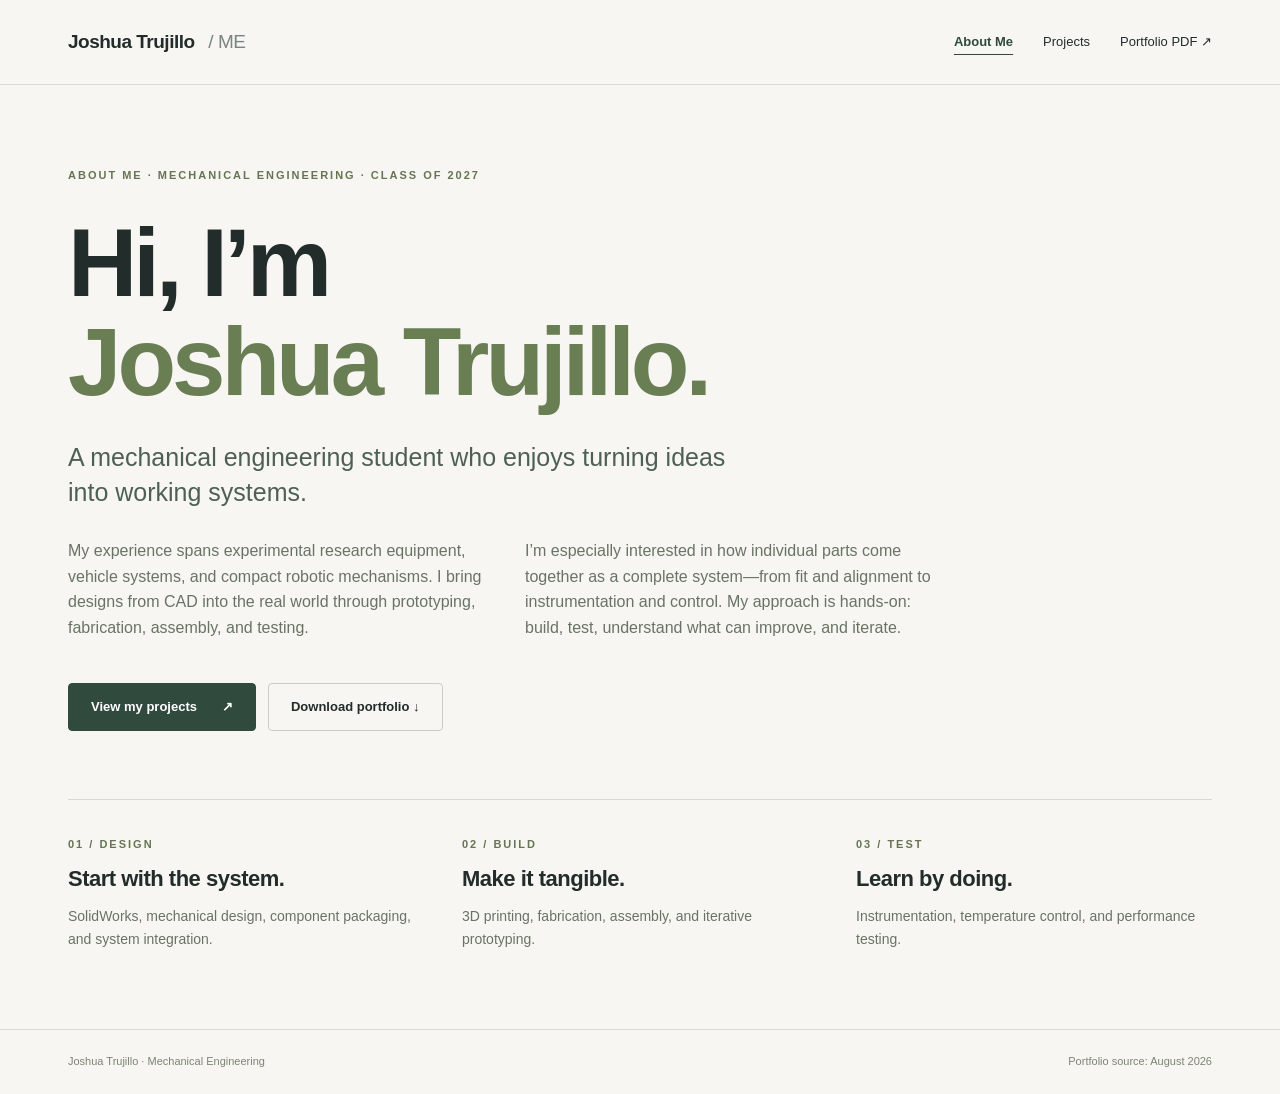
==== index.html @ b4437c77 "Add files via upload" ====
<!doctype html><html lang="en"><head><meta charset="utf-8"><meta name="viewport" content="width=device-width, initial-scale=1"><title>Joshua Trujillo | Mechanical Engineering Portfolio</title><meta name="description" content="Joshua Trujillo’s mechanical engineering portfolio: wind tunnel development, flammability test apparatus, RC vehicle optimization, and battle bot design."><meta name="theme-color" content="#304b3d"><link rel="icon" href="favicon.svg" type="image/svg+xml"><link rel="stylesheet" href="style.css"></head><body><a class="skip" href="#main">Skip to content</a><header><nav class="wrap nav" aria-label="Main navigation"><a class="brand" href="index.html">Joshua Trujillo<span> / ME</span></a><div class="navlinks"><a href="index.html" aria-current="page">About Me</a><a href="projects.html">Projects</a><a href="Joshua-Trujillo-Engineering-Portfolio.pdf" target="_blank" rel="noopener">Portfolio PDF ↗</a></div></nav></header><main id="main" class="wrap"><section class="home-intro"><div class="eyebrow">About me · Mechanical engineering · Class of 2027</div><h1>Hi, I’m<br><em>Joshua Trujillo.</em></h1><p class="home-lead">A mechanical engineering student who enjoys turning ideas into working systems.</p><div class="home-bio"><p>My experience spans experimental research equipment, vehicle systems, and compact robotic mechanisms. I bring designs from CAD into the real world through prototyping, fabrication, assembly, and testing.</p><p>I’m especially interested in how individual parts come together as a complete system—from fit and alignment to instrumentation and control. My approach is hands-on: build, test, understand what can improve, and iterate.</p></div><div class="buttons"><a class="btn primary" href="projects.html">View my projects <span>↗</span></a><a class="btn" href="Joshua-Trujillo-Engineering-Portfolio.pdf" download>Download portfolio ↓</a></div></section><section class="home-skills" aria-label="Skills and approach"><div><div class="eyebrow">01 / Design</div><h2>Start with the system.</h2><p>SolidWorks, mechanical design, component packaging, and system integration.</p></div><div><div class="eyebrow">02 / Build</div><h2>Make it tangible.</h2><p>3D printing, fabrication, assembly, and iterative prototyping.</p></div><div><div class="eyebrow">03 / Test</div><h2>Learn by doing.</h2><p>Instrumentation, temperature control, and performance testing.</p></div></section></main><footer><div class="wrap"><span>Joshua Trujillo · Mechanical Engineering</span><span>Portfolio source: August 2026</span></div></footer></body></html>
---- style.css ----
*{box-sizing:border-box}html{scroll-behavior:smooth;scroll-padding-top:90px}body{margin:0;background:#f7f6f2;color:#222c2b;font-family:Arial,Helvetica,sans-serif;line-height:1.6}a{color:inherit;text-decoration:none}button{font:inherit}img{display:block;max-width:100%}.wrap{max-width:1240px;margin:auto;padding:0 48px}header{position:sticky;top:0;background:#f7f6f2f2;backdrop-filter:blur(12px);z-index:10;border-bottom:1px solid #d9ddd6}.nav{display:flex;justify-content:space-between;align-items:center;min-height:84px;gap:24px}.brand{font-weight:700;letter-spacing:-.5px;font-size:19px}.brand span{color:#7b8580;margin-left:9px;font-weight:400}.navlinks{display:flex;gap:30px;font-size:13px}.navlinks a:hover{color:#6a8049}.eyebrow{text-transform:uppercase;font-size:11px;letter-spacing:2px;font-weight:700;color:#657553}.hero{display:grid;grid-template-columns:1.04fr 1fr;gap:40px;align-items:center;padding:80px 0 65px}h1{font-size:clamp(44px,5.6vw,76px);line-height:1.04;letter-spacing:-4px;margin:25px 0}h1 em{font-style:normal;color:#6a7e54}.intro{max-width:480px;color:#616a65;font-size:17px}.buttons{display:flex;gap:12px;flex-wrap:wrap;margin-top:30px}.btn{display:inline-flex;align-items:center;justify-content:center;gap:25px;padding:13px 22px;border:1px solid #c7cec2;border-radius:4px;font-size:13px;font-weight:600}.btn.primary{background:#304b3d;color:white;border-color:#304b3d}.btn:hover{background:#e7ebdf}.btn.primary:hover{background:#42644f}.hero-art{background:#e9ece5;border:1px solid #d4dbce;border-radius:8px;padding:28px 20px 20px;position:relative}.art-label{font:10px monospace;letter-spacing:1.5px;color:#667260;display:flex;justify-content:space-between}.hero-art img{width:100%;height:320px;object-fit:contain;mix-blend-mode:multiply;margin:18px 0}.caption{display:flex;justify-content:space-between;border-top:1px solid #c8d1c0;padding-top:16px;font-size:11px;color:#65705f}.strip{display:grid;grid-template-columns:repeat(3,1fr);border-top:1px solid #d5dbd0;border-bottom:1px solid #d5dbd0;padding:23px 0;margin-bottom:88px;gap:25px}.strip div{font-size:13px}.strip span{display:block;color:#7c867d;font-size:10px;text-transform:uppercase;letter-spacing:1.5px;margin-bottom:4px}.section-heading{display:flex;justify-content:space-between;align-items:end;gap:24px;margin-bottom:35px}h2{font-size:38px;letter-spacing:-1.5px;line-height:1.15;margin:12px 0}.section-heading p{color:#798277;font-size:13px}.project-grid{display:grid;grid-template-columns:1fr 1fr;gap:42px 28px}.project-card .picture{overflow:hidden;height:320px;background:#e9eae6;border:1px solid #e0e3da;border-radius:6px;position:relative}.picture img{width:100%;height:100%;object-fit:contain;mix-blend-mode:multiply;transition:transform .4s;padding:22px}.project-card:hover img{transform:scale(1.035)}.project-card .index{position:absolute;left:17px;top:14px;font:11px monospace;z-index:1;color:#586350}.card-meta{display:flex;justify-content:space-between;color:#73806b;font-size:10px;text-transform:uppercase;letter-spacing:1px;margin:19px 0 7px}.project-card h3{font-size:23px;letter-spacing:-.6px;margin:0 0 8px;display:flex;justify-content:space-between}.project-card p{font-size:14px;color:#6e766e;margin:0;max-width:510px}.tags{display:flex;gap:7px;flex-wrap:wrap;margin-top:17px}.tags span{font-size:10px;border:1px solid #d9ded2;border-radius:3px;padding:4px 9px;color:#667260}.case{padding-top:80px;margin-top:55px;border-top:1px solid #d5dbd0}.case-top{display:grid;grid-template-columns:1fr 1fr;gap:55px}.case h2{font-size:34px}.case-intro{color:#687366;font-size:16px}.facts{display:flex;gap:35px;margin:24px 0}.fact small{display:block;color:#7c8677;font-size:10px;letter-spacing:1px;text-transform:uppercase}.fact strong{font-size:15px}.contributions{border-left:1px solid #d1d8c9;padding-left:30px}.contributions h3{font-size:14px;margin:0 0 7px}.contributions p{font-size:14px;color:#6b7468;margin:0 0 22px}.gallery{display:grid;grid-template-columns:repeat(3,1fr);gap:20px;margin-top:32px}figure{margin:0}figure button{width:100%;padding:0;border:1px solid #d8ded1;background:#e9eae6;cursor:zoom-in;border-radius:5px;overflow:hidden}figure img{width:100%;height:230px;object-fit:contain;padding:14px;mix-blend-mode:multiply}figcaption{font-size:11px;color:#7a8473;margin-top:8px}.about{display:grid;grid-template-columns:.7fr 1fr;gap:80px;margin-top:90px;background:#e9ede2;padding:48px;border-radius:6px}.about p{color:#63705d;font-size:15px}.about h3{font-size:13px}.end{display:flex;justify-content:space-between;align-items:center;gap:30px;padding:65px 0}footer{border-top:1px solid #d6ddce;padding:23px 0;color:#7b8573;font-size:11px}footer .wrap{display:flex;justify-content:space-between}dialog{border:0;border-radius:8px;padding:50px 15px 15px;max-width:94vw;max-height:94vh;background:#f5f6f2}dialog::backdrop{background:#17251be0}dialog img{max-height:76vh;max-width:85vw;object-fit:contain}dialog button{position:absolute;top:9px;right:12px;background:none;border:0;cursor:pointer;padding:4px 12px}a:focus-visible,button:focus-visible{outline:3px solid #869d60;outline-offset:5px}.skip{position:absolute;top:-100px}.skip:focus{top:8px;left:10px;background:white;z-index:100;padding:10px}@media(max-width:800px){.wrap{padding:0 24px}.hero{grid-template-columns:1fr;padding-top:45px;gap:32px}h1{letter-spacing:-2.5px}.hero-art img{height:260px}.strip{margin-bottom:55px}.project-card .picture{height:240px}.case-top{grid-template-columns:1fr;gap:20px}.contributions{padding-left:20px}.about{grid-template-columns:1fr;gap:15px;padding:30px}.navlinks{gap:18px}.brand span{display:none}.gallery{gap:10px}figure img{height:170px}}@media(max-width:520px){.project-grid{grid-template-columns:1fr}.navlinks{font-size:11px;gap:14px}.brand{font-size:16px}.nav{min-height:70px}.strip{gap:15px}.strip div{font-size:11px}.strip span{font-size:8px}.section-heading{display:block}h2{font-size:32px}.project-card .picture{height:290px}.gallery{grid-template-columns:1fr}figure img{height:260px}.end{display:block}.end .btn{margin-top:12px}.facts{gap:20px}.card-meta{font-size:9px}footer .wrap{gap:20px}}@media(prefers-reduced-motion:reduce){html{scroll-behavior:auto}.picture img{transition:none}}
.navlinks [aria-current="page"]{color:#304b3d;font-weight:700;text-decoration:underline;text-underline-offset:8px}.home-intro{max-width:900px;padding:82px 0 68px}.home-intro h1{font-size:clamp(58px,7.5vw,100px);margin:28px 0}.home-lead{font-size:25px;line-height:1.4;max-width:690px;color:#4e6053;margin:28px 0}.home-bio{display:grid;grid-template-columns:1fr 1fr;gap:34px;max-width:880px}.home-bio p{font-size:16px;color:#697365;margin:0 0 12px}.home-skills{display:grid;grid-template-columns:repeat(3,1fr);gap:38px;border-top:1px solid #d5dbd0;padding:36px 0 65px}.home-skills h2{font-size:22px;letter-spacing:-.5px}.home-skills p{font-size:14px;color:#697365}.projects-page{padding-top:64px}@media(max-width:600px){.home-intro{padding:48px 0}.home-intro h1{font-size:58px}.home-lead{font-size:21px}.home-bio{grid-template-columns:1fr;gap:12px}.home-skills{grid-template-columns:1fr;gap:20px}.projects-page{padding-top:40px}}
.projects-page{padding-bottom:75px}.project-intro{padding-top:42px}.back-link{display:inline-block;font-size:13px;color:#657553;margin-bottom:38px}.back-link:hover{text-decoration:underline}.project-intro h1{font-size:clamp(40px,5vw,68px);max-width:850px;letter-spacing:-2px;line-height:1.08;margin:20px 0}.project-summary{max-width:750px;color:#63705d;font-size:18px}.project-main-image{margin-top:36px}.project-main-image button{background:#e9eae6}.project-main-image img{height:460px;padding:28px}.project-detail .case{margin-top:55px;padding-top:48px}.project-pagination{display:flex;justify-content:space-between;gap:20px;padding:65px 0}.project-detail .gallery img{height:290px}@media(max-width:600px){.project-main-image img{height:320px;padding:15px}.project-summary{font-size:16px}.project-pagination{flex-direction:column;align-items:flex-start}.project-detail .gallery img{height:260px}}
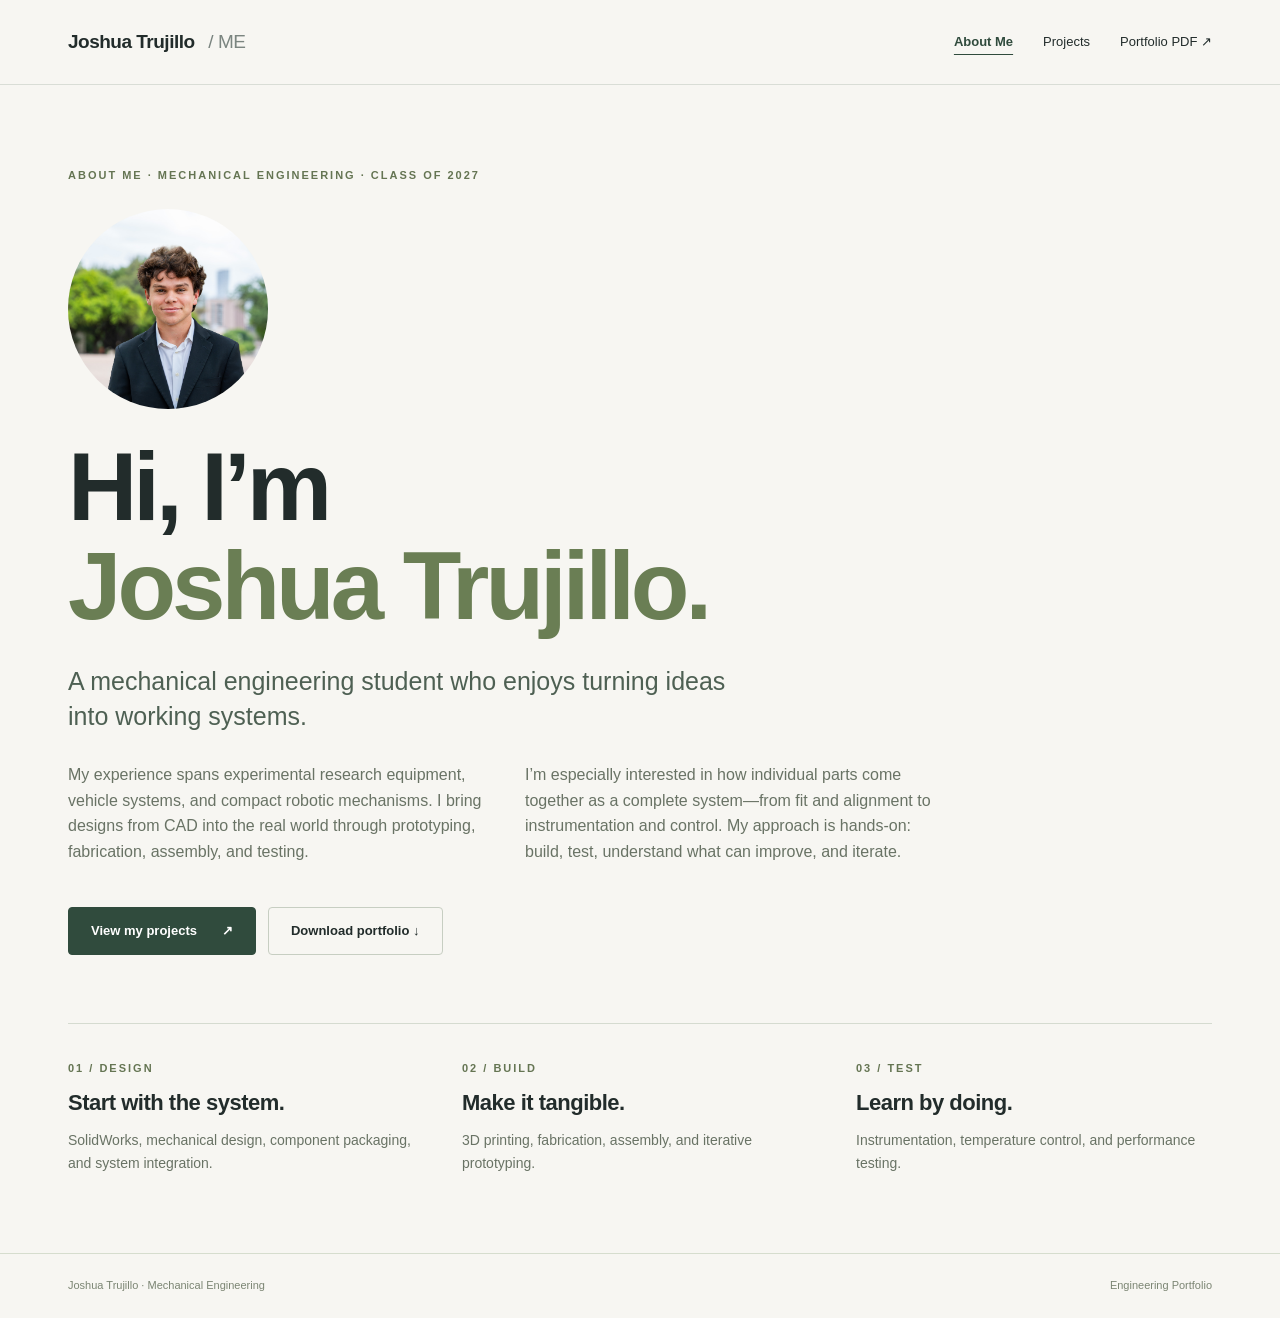
==== commit c5cef68b: "Update index.html" ====
--- a/index.html
+++ b/index.html
@@ -1 +1,122 @@
-<!doctype html><html lang="en"><head><meta charset="utf-8"><meta name="viewport" content="width=device-width, initial-scale=1"><title>Joshua Trujillo | Mechanical Engineering Portfolio</title><meta name="description" content="Joshua Trujillo’s mechanical engineering portfolio: wind tunnel development, flammability test apparatus, RC vehicle optimization, and battle bot design."><meta name="theme-color" content="#304b3d"><link rel="icon" href="favicon.svg" type="image/svg+xml"><link rel="stylesheet" href="style.css"></head><body><a class="skip" href="#main">Skip to content</a><header><nav class="wrap nav" aria-label="Main navigation"><a class="brand" href="index.html">Joshua Trujillo<span> / ME</span></a><div class="navlinks"><a href="index.html" aria-current="page">About Me</a><a href="projects.html">Projects</a><a href="Joshua-Trujillo-Engineering-Portfolio.pdf" target="_blank" rel="noopener">Portfolio PDF ↗</a></div></nav></header><main id="main" class="wrap"><section class="home-intro"><div class="eyebrow">About me · Mechanical engineering · Class of 2027</div><h1>Hi, I’m<br><em>Joshua Trujillo.</em></h1><p class="home-lead">A mechanical engineering student who enjoys turning ideas into working systems.</p><div class="home-bio"><p>My experience spans experimental research equipment, vehicle systems, and compact robotic mechanisms. I bring designs from CAD into the real world through prototyping, fabrication, assembly, and testing.</p><p>I’m especially interested in how individual parts come together as a complete system—from fit and alignment to instrumentation and control. My approach is hands-on: build, test, understand what can improve, and iterate.</p></div><div class="buttons"><a class="btn primary" href="projects.html">View my projects <span>↗</span></a><a class="btn" href="Joshua-Trujillo-Engineering-Portfolio.pdf" download>Download portfolio ↓</a></div></section><section class="home-skills" aria-label="Skills and approach"><div><div class="eyebrow">01 / Design</div><h2>Start with the system.</h2><p>SolidWorks, mechanical design, component packaging, and system integration.</p></div><div><div class="eyebrow">02 / Build</div><h2>Make it tangible.</h2><p>3D printing, fabrication, assembly, and iterative prototyping.</p></div><div><div class="eyebrow">03 / Test</div><h2>Learn by doing.</h2><p>Instrumentation, temperature control, and performance testing.</p></div></section></main><footer><div class="wrap"><span>Joshua Trujillo · Mechanical Engineering</span><span>Portfolio source: August 2026</span></div></footer></body></html>+<!doctype html>
+<html lang="en">
+<head>
+  <meta charset="utf-8">
+  <meta name="viewport" content="width=device-width, initial-scale=1">
+  <title>Joshua Trujillo | Mechanical Engineering Portfolio</title>
+  <meta name="description" content="Joshua Trujillo’s mechanical engineering portfolio: wind tunnel development, flammability test apparatus, RC vehicle optimization, and battle bot design.">
+  <meta name="theme-color" content="#304b3d">
+  <link rel="icon" href="favicon.svg" type="image/svg+xml">
+  <link rel="stylesheet" href="style.css">
+  <style>
+    .headshot {
+      display: block;
+      width: 200px;
+      height: 200px;
+      object-fit: cover;
+      object-position: center 25%;
+      border-radius: 50%;
+      margin: 24px 0 28px;
+    }
+    @media (max-width: 600px) {
+      .headshot {
+        width: 160px;
+        height: 160px;
+      }
+    }
+  </style>
+</head>
+<body>
+  <a class="skip" href="#main">Skip to content</a>
+
+  <header>
+    <nav class="wrap nav" aria-label="Main navigation">
+      <a class="brand" href="index.html">
+        Joshua Trujillo<span> / ME</span>
+      </a>
+      <div class="navlinks">
+        <a href="index.html" aria-current="page">About Me</a>
+        <a href="projects.html">Projects</a>
+        <a href="Joshua-Trujillo-Engineering-Portfolio.pdf"
+           target="_blank" rel="noopener">Portfolio PDF ↗</a>
+      </div>
+    </nav>
+  </header>
+
+  <main id="main" class="wrap">
+    <section class="home-intro">
+      <div class="eyebrow">
+        About me · Mechanical engineering · Class of 2027
+      </div>
+
+      <img class="headshot"
+           src="assets/Headshot_JoshuaTrujillo.jpg"
+           alt="Joshua Trujillo"
+           width="200"
+           height="200">
+
+      <h1>Hi, I’m<br><em>Joshua Trujillo.</em></h1>
+      <p class="home-lead">
+        A mechanical engineering student who enjoys turning ideas
+        into working systems.
+      </p>
+
+      <div class="home-bio">
+        <p>
+          My experience spans experimental research equipment, vehicle
+          systems, and compact robotic mechanisms. I bring designs from
+          CAD into the real world through prototyping, fabrication,
+          assembly, and testing.
+        </p>
+        <p>
+          I’m especially interested in how individual parts come together
+          as a complete system—from fit and alignment to instrumentation
+          and control. My approach is hands-on: build, test, understand
+          what can improve, and iterate.
+        </p>
+      </div>
+
+      <div class="buttons">
+        <a class="btn primary" href="projects.html">
+          View my projects <span>↗</span>
+        </a>
+        <a class="btn"
+           href="Joshua-Trujillo-Engineering-Portfolio.pdf"
+           download>Download portfolio ↓</a>
+      </div>
+    </section>
+
+    <section class="home-skills" aria-label="Skills and approach">
+      <div>
+        <div class="eyebrow">01 / Design</div>
+        <h2>Start with the system.</h2>
+        <p>
+          SolidWorks, mechanical design, component packaging,
+          and system integration.
+        </p>
+      </div>
+      <div>
+        <div class="eyebrow">02 / Build</div>
+        <h2>Make it tangible.</h2>
+        <p>
+          3D printing, fabrication, assembly, and iterative prototyping.
+        </p>
+      </div>
+      <div>
+        <div class="eyebrow">03 / Test</div>
+        <h2>Learn by doing.</h2>
+        <p>
+          Instrumentation, temperature control, and performance testing.
+        </p>
+      </div>
+    </section>
+  </main>
+
+  <footer>
+    <div class="wrap">
+      <span>Joshua Trujillo · Mechanical Engineering</span>
+      <span>Engineering Portfolio</span>
+    </div>
+  </footer>
+</body>
+</html>
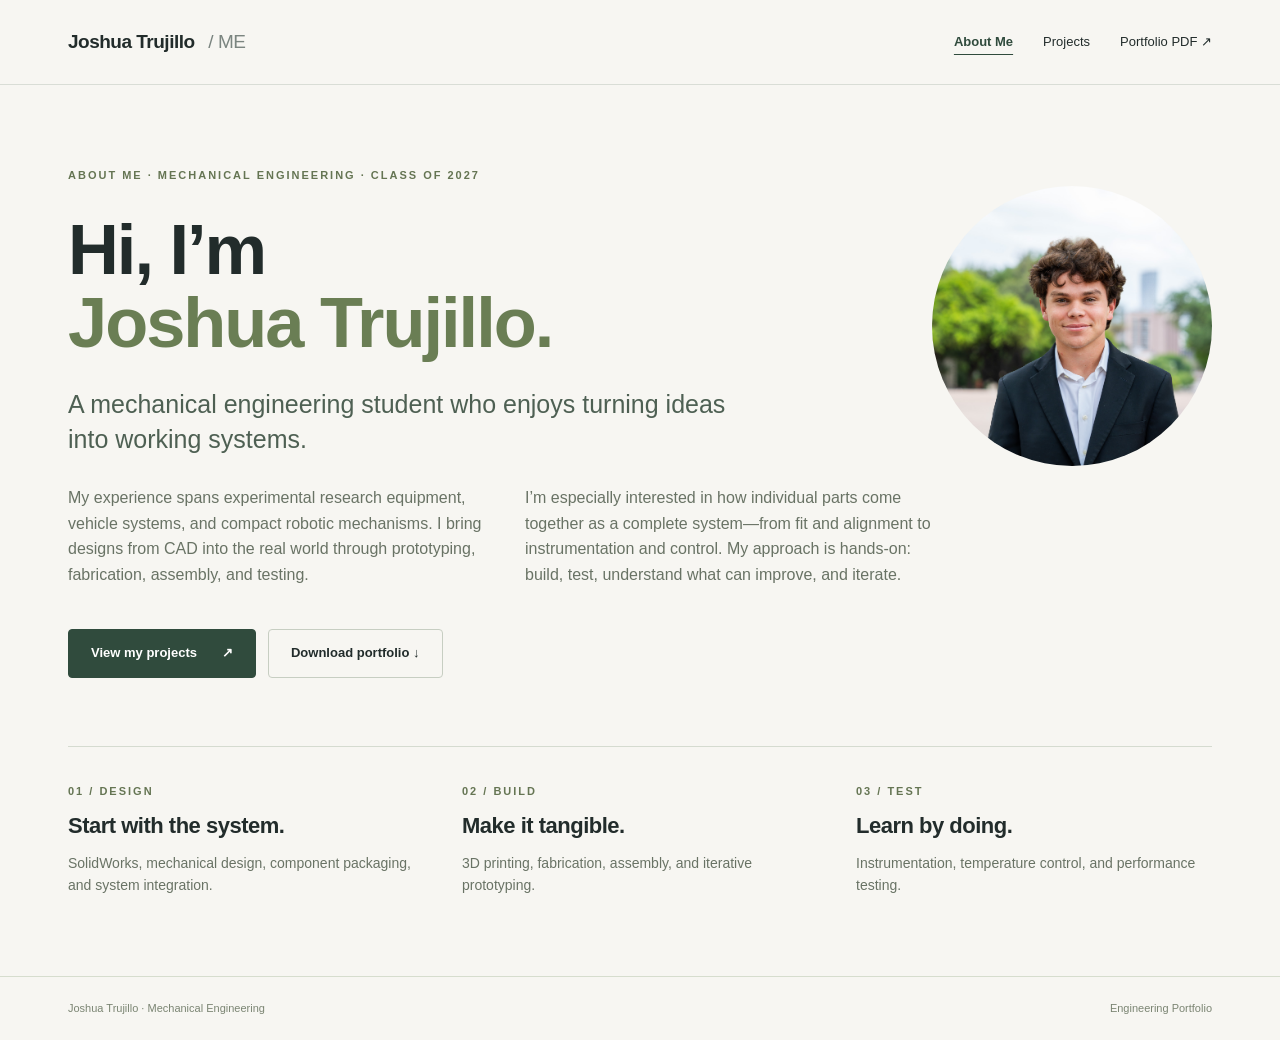
==== commit f22fc916: "Update index.html" ====
--- a/index.html
+++ b/index.html
@@ -9,19 +9,46 @@
   <link rel="icon" href="favicon.svg" type="image/svg+xml">
   <link rel="stylesheet" href="style.css">
   <style>
+    .home-intro {
+      max-width: none;
+    }
+    .intro-layout {
+      display: grid;
+      grid-template-columns: minmax(0, 1fr) 280px;
+      align-items: center;
+      gap: 48px;
+    }
+    .intro-text {
+      min-width: 0;
+    }
+    .home-intro h1 {
+      font-size: clamp(48px, 5.5vw, 76px);
+      letter-spacing: -2px;
+      overflow-wrap: break-word;
+    }
     .headshot {
       display: block;
-      width: 200px;
-      height: 200px;
+      width: 280px;
+      height: 280px;
       object-fit: cover;
       object-position: center 25%;
       border-radius: 50%;
-      margin: 24px 0 28px;
+      margin: 0;
+      justify-self: end;
     }
-    @media (max-width: 600px) {
+    @media (max-width: 800px) {
+      .intro-layout {
+        grid-template-columns: 1fr;
+        gap: 28px;
+      }
       .headshot {
-        width: 160px;
-        height: 160px;
+        grid-row: 1;
+        width: 180px;
+        height: 180px;
+        justify-self: start;
+      }
+      .home-intro h1 {
+        font-size: clamp(42px, 8vw, 64px);
       }
     }
   </style>
@@ -45,21 +72,24 @@
 
   <main id="main" class="wrap">
     <section class="home-intro">
-      <div class="eyebrow">
-        About me · Mechanical engineering · Class of 2027
+      <div class="intro-layout">
+        <div class="intro-text">
+          <div class="eyebrow">
+            About me · Mechanical engineering · Class of 2027
+          </div>
+          <h1>Hi, I’m<br><em>Joshua Trujillo.</em></h1>
+          <p class="home-lead">
+            A mechanical engineering student who enjoys turning ideas
+            into working systems.
+          </p>
+        </div>
+
+        <img class="headshot"
+             src="assets/Headshot_JoshuaTrujillo.jpg"
+             alt="Joshua Trujillo"
+             width="280"
+             height="280">
       </div>
-
-      <img class="headshot"
-           src="assets/Headshot_JoshuaTrujillo.jpg"
-           alt="Joshua Trujillo"
-           width="200"
-           height="200">
-
-      <h1>Hi, I’m<br><em>Joshua Trujillo.</em></h1>
-      <p class="home-lead">
-        A mechanical engineering student who enjoys turning ideas
-        into working systems.
-      </p>
 
       <div class="home-bio">
         <p>
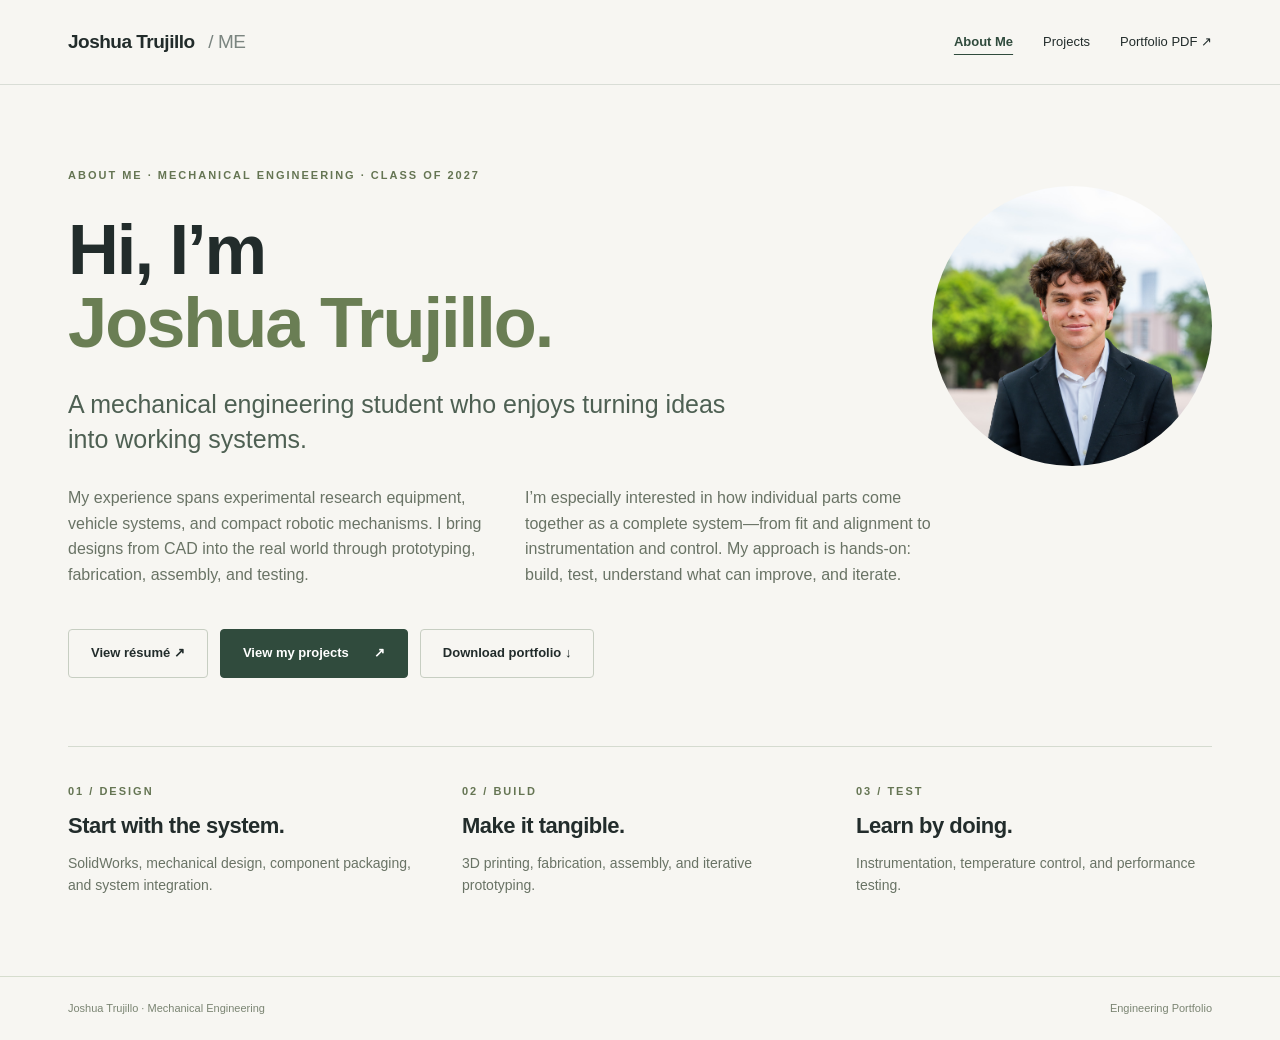
==== commit 550552b9: "Update index.html" ====
--- a/index.html
+++ b/index.html
@@ -107,6 +107,12 @@
       </div>
 
       <div class="buttons">
+        <a class="btn"
+             href="Joshua-Trujillo-Resume.pdf"
+             target="_blank"
+             rel="noopener">
+            View résumé ↗
+        </a>
         <a class="btn primary" href="projects.html">
           View my projects <span>↗</span>
         </a>
